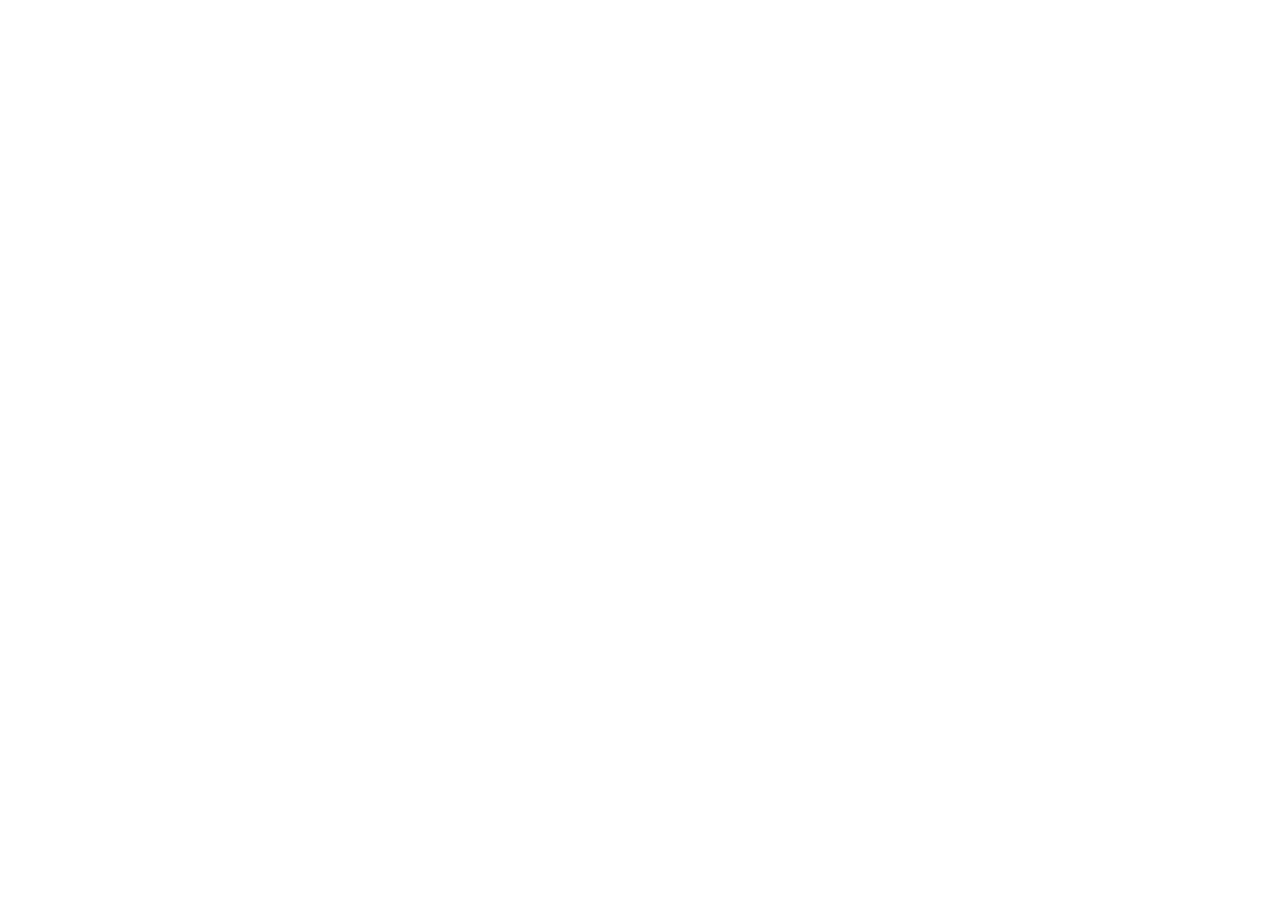
==== index.html @ eda62b05 "set up html templates and assets" ====
<!doctype html>
<html lang="en">
  <head>
    <meta charset="UTF-8" />
    <meta name="viewport" content="width=device-width, initial-scale=1.0" />
    <title>North Star Bakery | Home</title>
    <link rel="stylesheet" href="styles/index.css" />
  </head>
  <body></body>
</html>
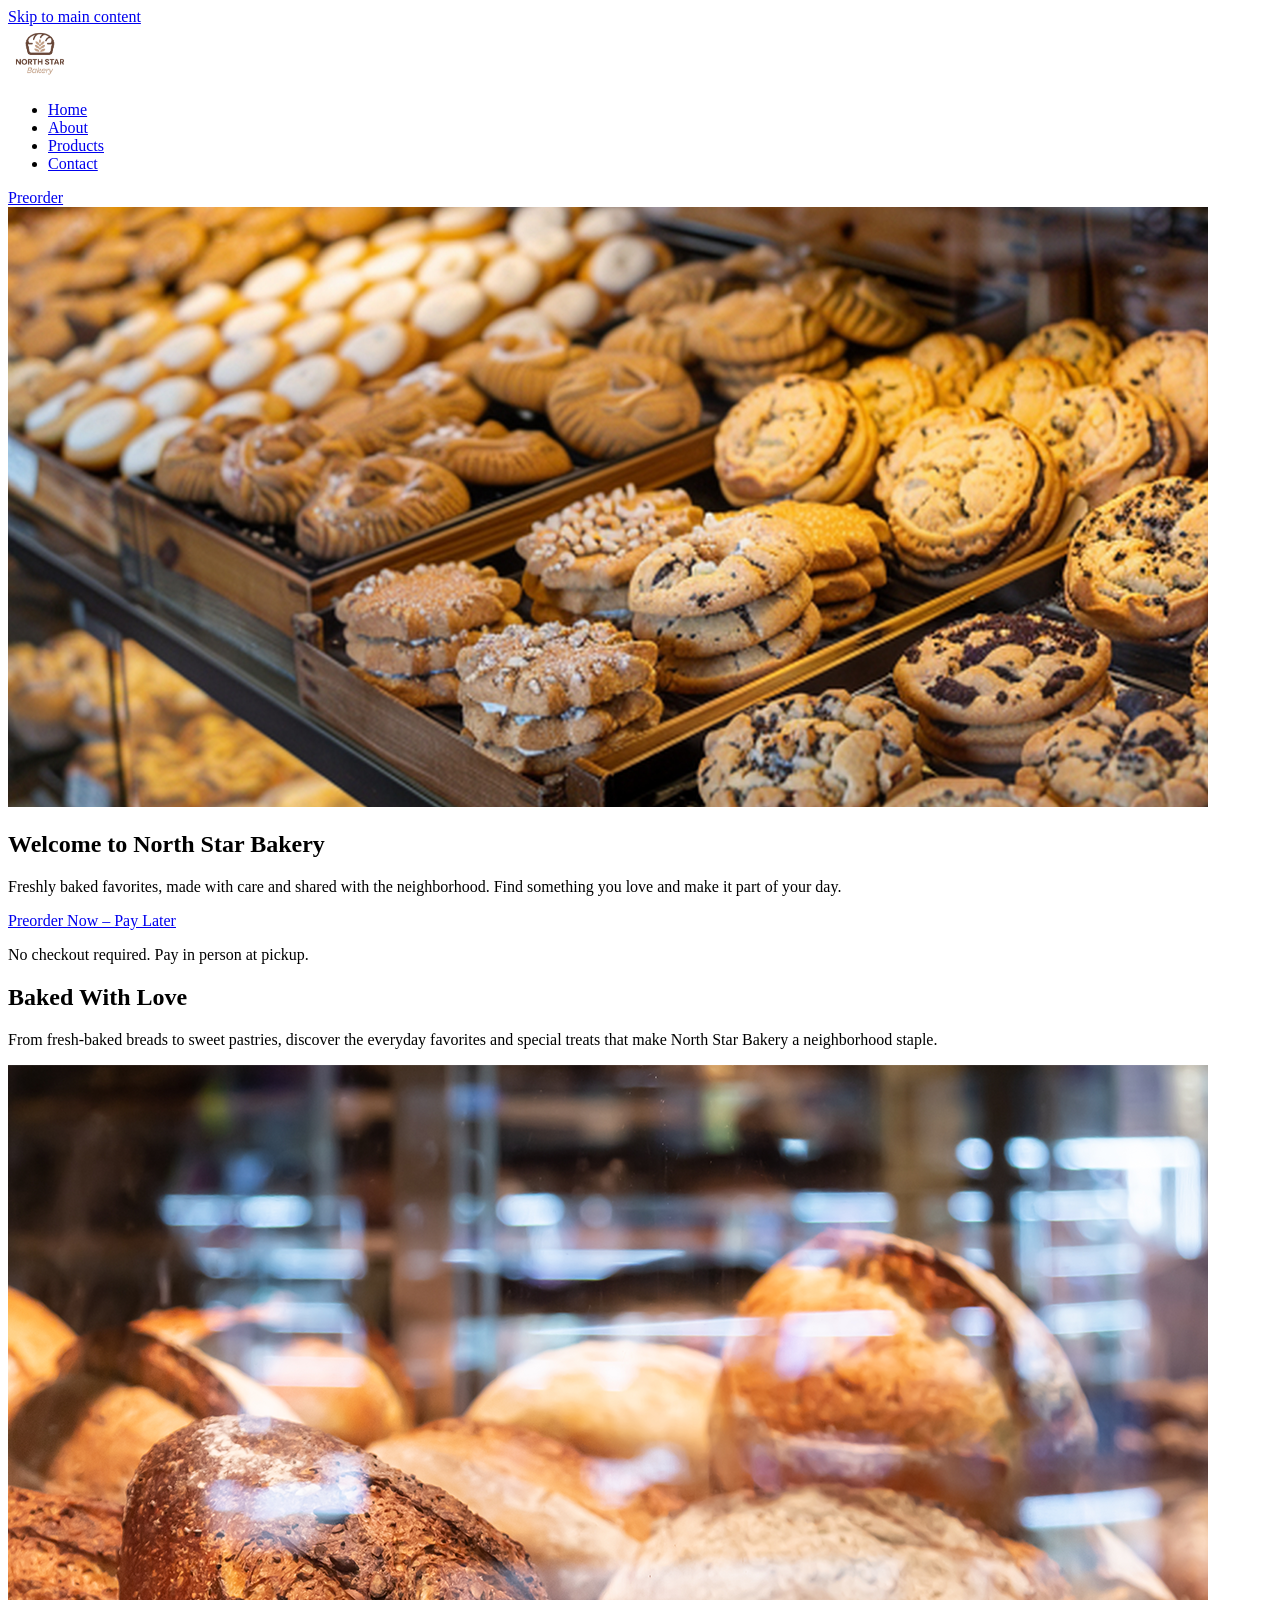
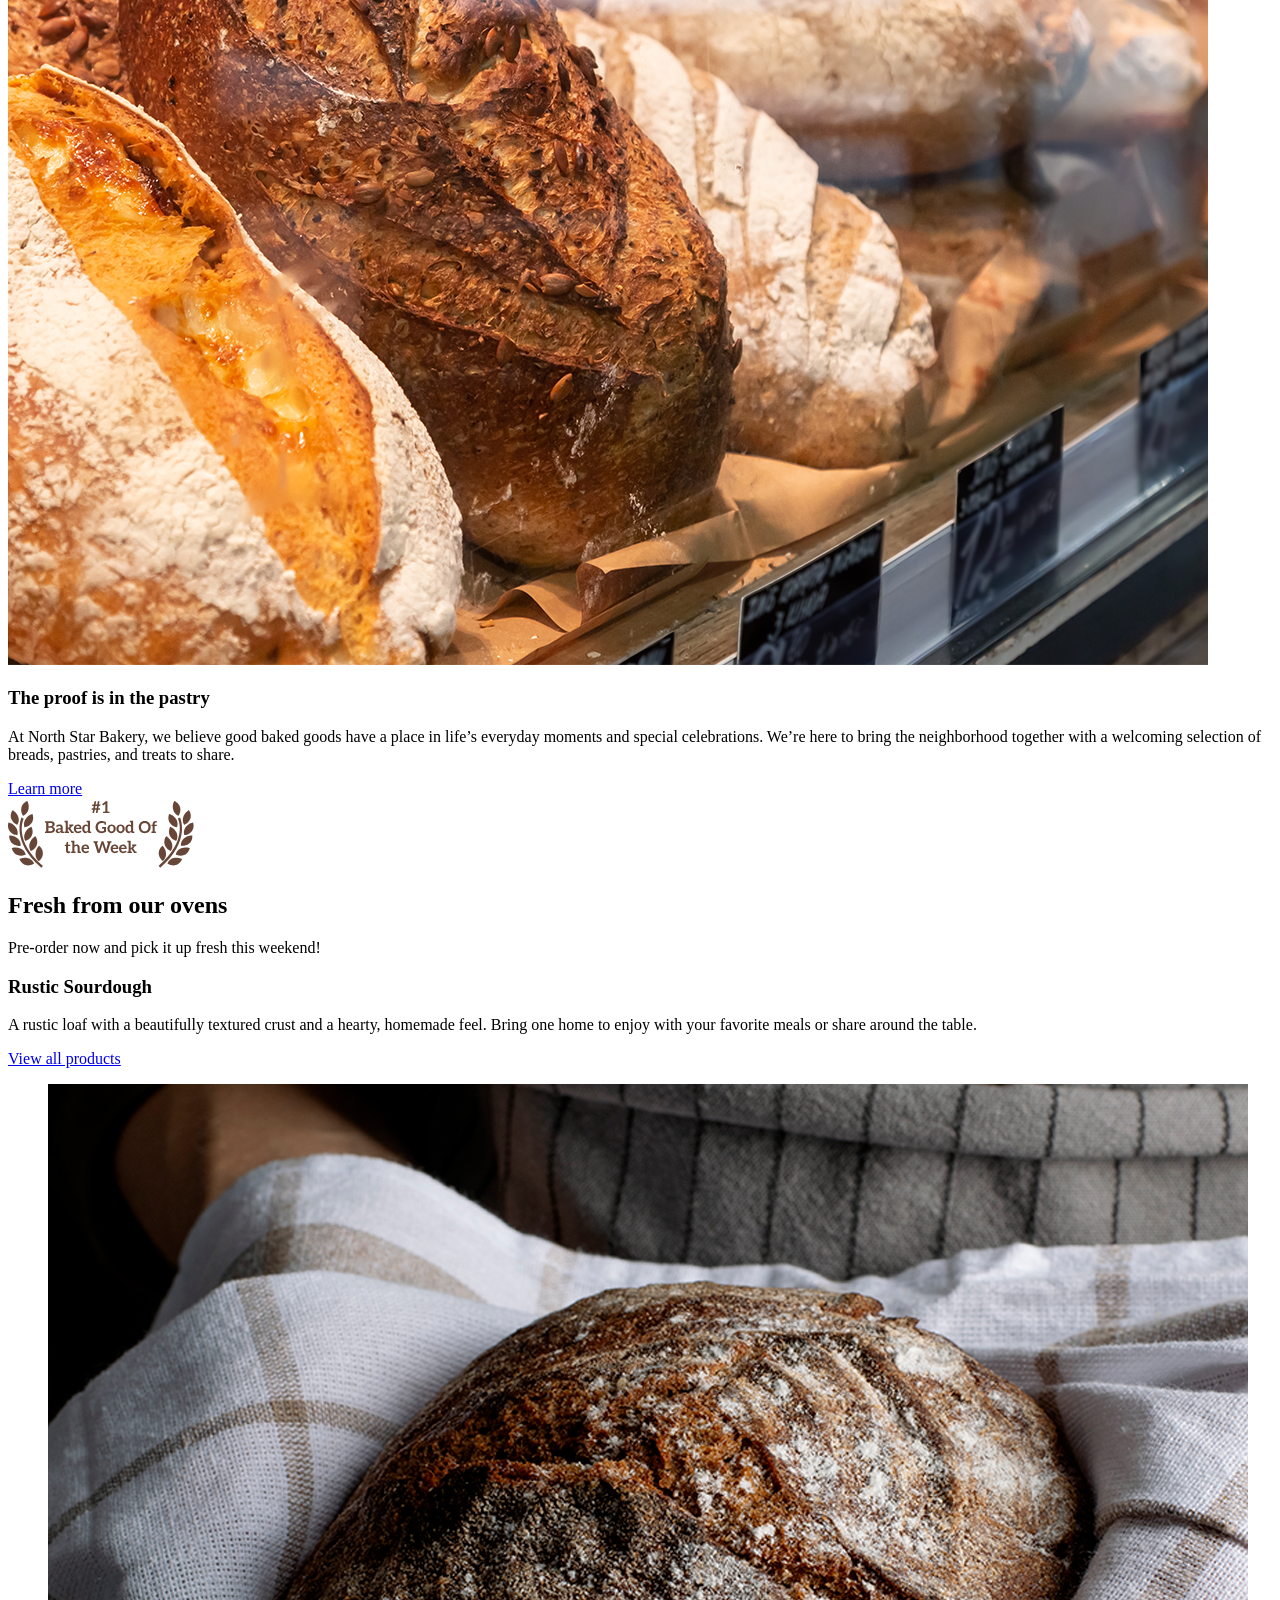
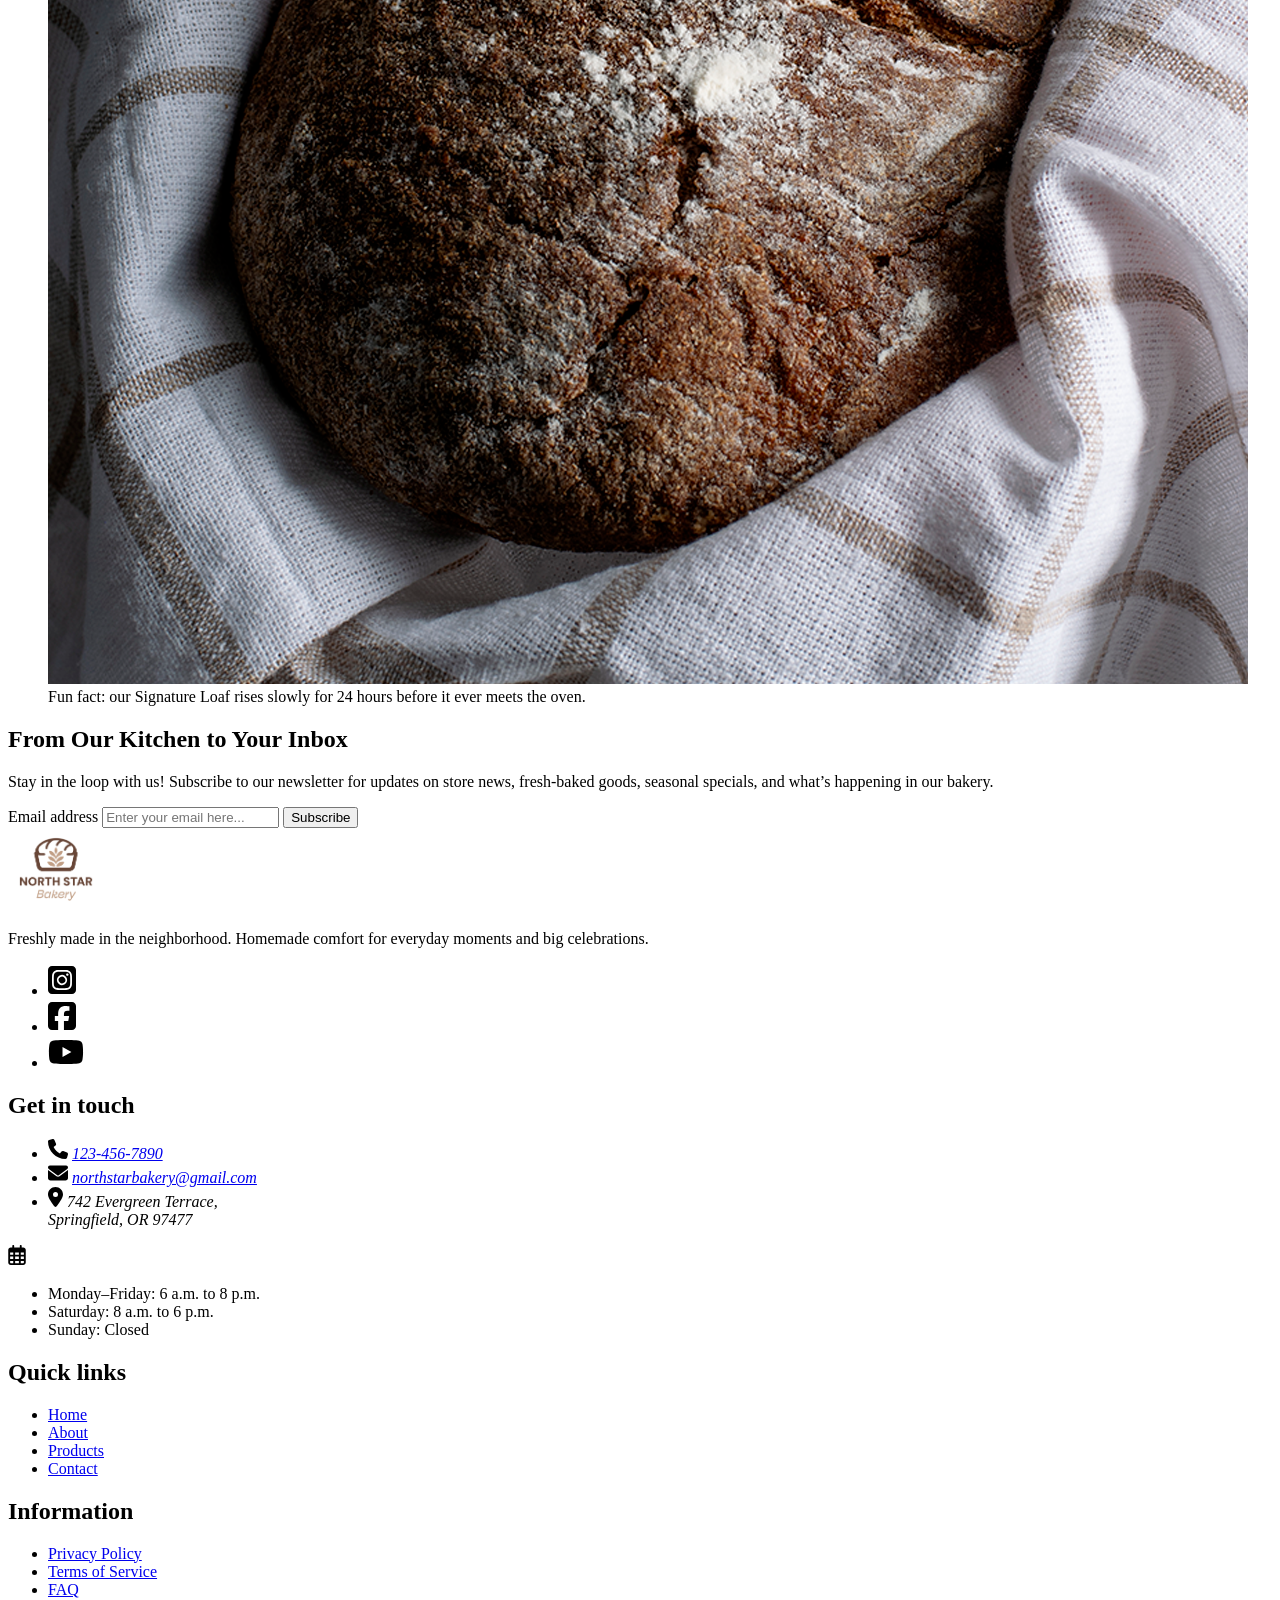
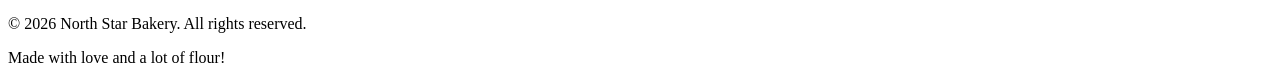
==== commit c48e3fe8: "add html structure for all 4 routes" ====
--- a/index.html
+++ b/index.html
@@ -3,8 +3,271 @@
   <head>
     <meta charset="UTF-8" />
     <meta name="viewport" content="width=device-width, initial-scale=1.0" />
+    <meta
+      name="description"
+      content="North Star Bakery is a neighborhood bakery in Springfield, OR serving fresh breads, pastries, and cakes. Pre-order online and pay at pickup."
+    />
     <title>North Star Bakery | Home</title>
     <link rel="stylesheet" href="styles/index.css" />
   </head>
-  <body></body>
+  <body>
+    <a class="skip-link" href="#main">Skip to main content</a>
+
+    <header class="site-header">
+      <a class="site-logo" href="index.html">
+        <img
+          src="assets/images/bakery-logo_c.png"
+          alt="North Star Bakery home"
+          width="64"
+          height="55"
+        />
+      </a>
+      <nav class="site-nav" aria-label="Main">
+        <ul>
+          <li><a href="index.html" aria-current="page">Home</a></li>
+          <li><a href="about.html">About</a></li>
+          <li><a href="products.html">Products</a></li>
+          <li><a href="contact.html">Contact</a></li>
+        </ul>
+      </nav>
+      <a class="button" href="contact.html">Preorder</a>
+    </header>
+
+    <main id="main">
+      <section class="hero">
+        <picture>
+          <source
+            media="(min-width: 768px)"
+            srcset="assets/images/bakery-feature-large_c.png"
+            width="1200"
+            height="600"
+          />
+          <img
+            src="assets/images/bakery-feature-small_c.png"
+            alt="Trays of freshly baked cookies and pastries in the North Star Bakery display case"
+            width="1200"
+            height="1200"
+          />
+        </picture>
+        <div class="hero-content">
+          <h1>Welcome to North Star Bakery</h1>
+          <p>
+            Freshly baked favorites, made with care and shared with the
+            neighborhood. Find something you love and make it part of your day.
+          </p>
+          <a class="button" href="contact.html">Preorder Now – Pay Later</a>
+          <p class="hero-note">
+            No checkout required. Pay in person at pickup.
+          </p>
+        </div>
+      </section>
+
+      <section class="known-for" aria-labelledby="known-for-heading">
+        <header class="section-header">
+          <h2 id="known-for-heading">Baked With Love</h2>
+          <p>
+            From fresh-baked breads to sweet pastries, discover the everyday
+            favorites and special treats that make North Star Bakery a
+            neighborhood staple.
+          </p>
+        </header>
+        <div class="split">
+          <img
+            src="assets/images/bakery-bread_c.png"
+            alt="Crusty sourdough and country loaves stacked in a glass bakery case"
+            width="1200"
+            height="1200"
+          />
+          <div class="split-content">
+            <h3>The proof is in the pastry</h3>
+            <p>
+              At North Star Bakery, we believe good baked goods have a place in
+              life’s everyday moments and special celebrations. We’re here to
+              bring the neighborhood together with a welcoming selection of
+              breads, pastries, and treats to share.
+            </p>
+            <a class="button" href="about.html">Learn more</a>
+          </div>
+        </div>
+      </section>
+
+      <section class="featured" aria-labelledby="featured-heading">
+        <header class="section-header">
+          <img
+            class="badge"
+            src="assets/svgs/badge.svg"
+            alt="#1 Baked Good of the Week"
+            width="186"
+            height="70"
+          />
+          <h2 id="featured-heading">Fresh from our ovens</h2>
+          <p>Pre-order now and pick it up fresh this weekend!</p>
+        </header>
+        <div class="split">
+          <div class="split-content">
+            <h3>Rustic Sourdough</h3>
+            <p>
+              A rustic loaf with a beautifully textured crust and a hearty,
+              homemade feel. Bring one home to enjoy with your favorite meals or
+              share around the table.
+            </p>
+            <a class="button" href="products.html">View all products</a>
+          </div>
+          <figure>
+            <img
+              src="assets/images/bakery-signature-loaf_c.png"
+              alt="A round, flour-dusted Rustic Sourdough loaf resting on a checkered linen towel"
+              width="1200"
+              height="1200"
+            />
+            <figcaption>
+              Fun fact: our Signature Loaf rises slowly for 24 hours before it
+              ever meets the oven.
+            </figcaption>
+          </figure>
+        </div>
+      </section>
+
+      <section class="newsletter" aria-labelledby="newsletter-heading">
+        <header class="section-header">
+          <h2 id="newsletter-heading">From Our Kitchen to Your Inbox</h2>
+          <p>
+            Stay in the loop with us! Subscribe to our newsletter for updates on
+            store news, fresh-baked goods, seasonal specials, and what’s happening
+            in our bakery.
+          </p>
+        </header>
+        <form class="newsletter-form" action="#" method="get">
+          <label for="newsletter-email">Email address</label>
+          <input
+            type="email"
+            id="newsletter-email"
+            name="email"
+            placeholder="Enter your email here..."
+            autocomplete="email"
+            required
+          />
+          <button type="submit">Subscribe</button>
+        </form>
+      </section>
+    </main>
+
+    <footer class="site-footer">
+      <div class="footer-brand">
+        <img
+          src="assets/images/bakery-logo_c.png"
+          alt="North Star Bakery logo"
+          width="96"
+          height="82"
+        />
+        <p>
+          Freshly made in the neighborhood. Homemade comfort for everyday
+          moments and big celebrations.
+        </p>
+        <ul class="social-links">
+          <li>
+            <a href="#"
+              ><img
+                src="assets/svgs/icons/square-instagram.svg"
+                alt="Instagram"
+                width="28"
+                height="32"
+            /></a>
+          </li>
+          <li>
+            <a href="#"
+              ><img
+                src="assets/svgs/icons/square-facebook.svg"
+                alt="Facebook"
+                width="28"
+                height="32"
+            /></a>
+          </li>
+          <li>
+            <a href="#"
+              ><img
+                src="assets/svgs/icons/youtube.svg"
+                alt="YouTube"
+                width="36"
+                height="32"
+            /></a>
+          </li>
+        </ul>
+      </div>
+
+      <section class="footer-contact" aria-labelledby="footer-contact-heading">
+        <h2 id="footer-contact-heading">Get in touch</h2>
+        <address>
+          <ul class="contact-list">
+            <li>
+              <img
+                src="assets/svgs/icons/phone.svg"
+                alt=""
+                width="20"
+                height="20"
+              />
+              <a href="tel:+11234567890">123-456-7890</a>
+            </li>
+            <li>
+              <img
+                src="assets/svgs/icons/envelope.svg"
+                alt=""
+                width="20"
+                height="20"
+              />
+              <a href="mailto:northstarbakery@gmail.com"
+                >northstarbakery@gmail.com</a
+              >
+            </li>
+            <li>
+              <img
+                src="assets/svgs/icons/location-dot.svg"
+                alt=""
+                width="15"
+                height="20"
+              />
+              <span>742 Evergreen Terrace,<br />Springfield, OR 97477</span>
+            </li>
+          </ul>
+        </address>
+        <div class="hours">
+          <img
+            src="assets/svgs/icons/calendar-days.svg"
+            alt=""
+            width="18"
+            height="20"
+          />
+          <ul>
+            <li>Monday–Friday: 6 a.m. to 8 p.m.</li>
+            <li>Saturday: 8 a.m. to 6 p.m.</li>
+            <li>Sunday: Closed</li>
+          </ul>
+        </div>
+      </section>
+
+      <nav class="footer-nav" aria-labelledby="footer-links-heading">
+        <h2 id="footer-links-heading">Quick links</h2>
+        <ul>
+          <li><a href="index.html">Home</a></li>
+          <li><a href="about.html">About</a></li>
+          <li><a href="products.html">Products</a></li>
+          <li><a href="contact.html">Contact</a></li>
+        </ul>
+      </nav>
+
+      <nav class="footer-nav" aria-labelledby="footer-info-heading">
+        <h2 id="footer-info-heading">Information</h2>
+        <ul>
+          <li><a href="#">Privacy Policy</a></li>
+          <li><a href="#">Terms of Service</a></li>
+          <li><a href="#">FAQ</a></li>
+        </ul>
+      </nav>
+
+      <div class="footer-bottom">
+        <p>&copy; 2026 North Star Bakery. All rights reserved.</p>
+        <p>Made with love and a lot of flour!</p>
+      </div>
+    </footer>
+  </body>
 </html>
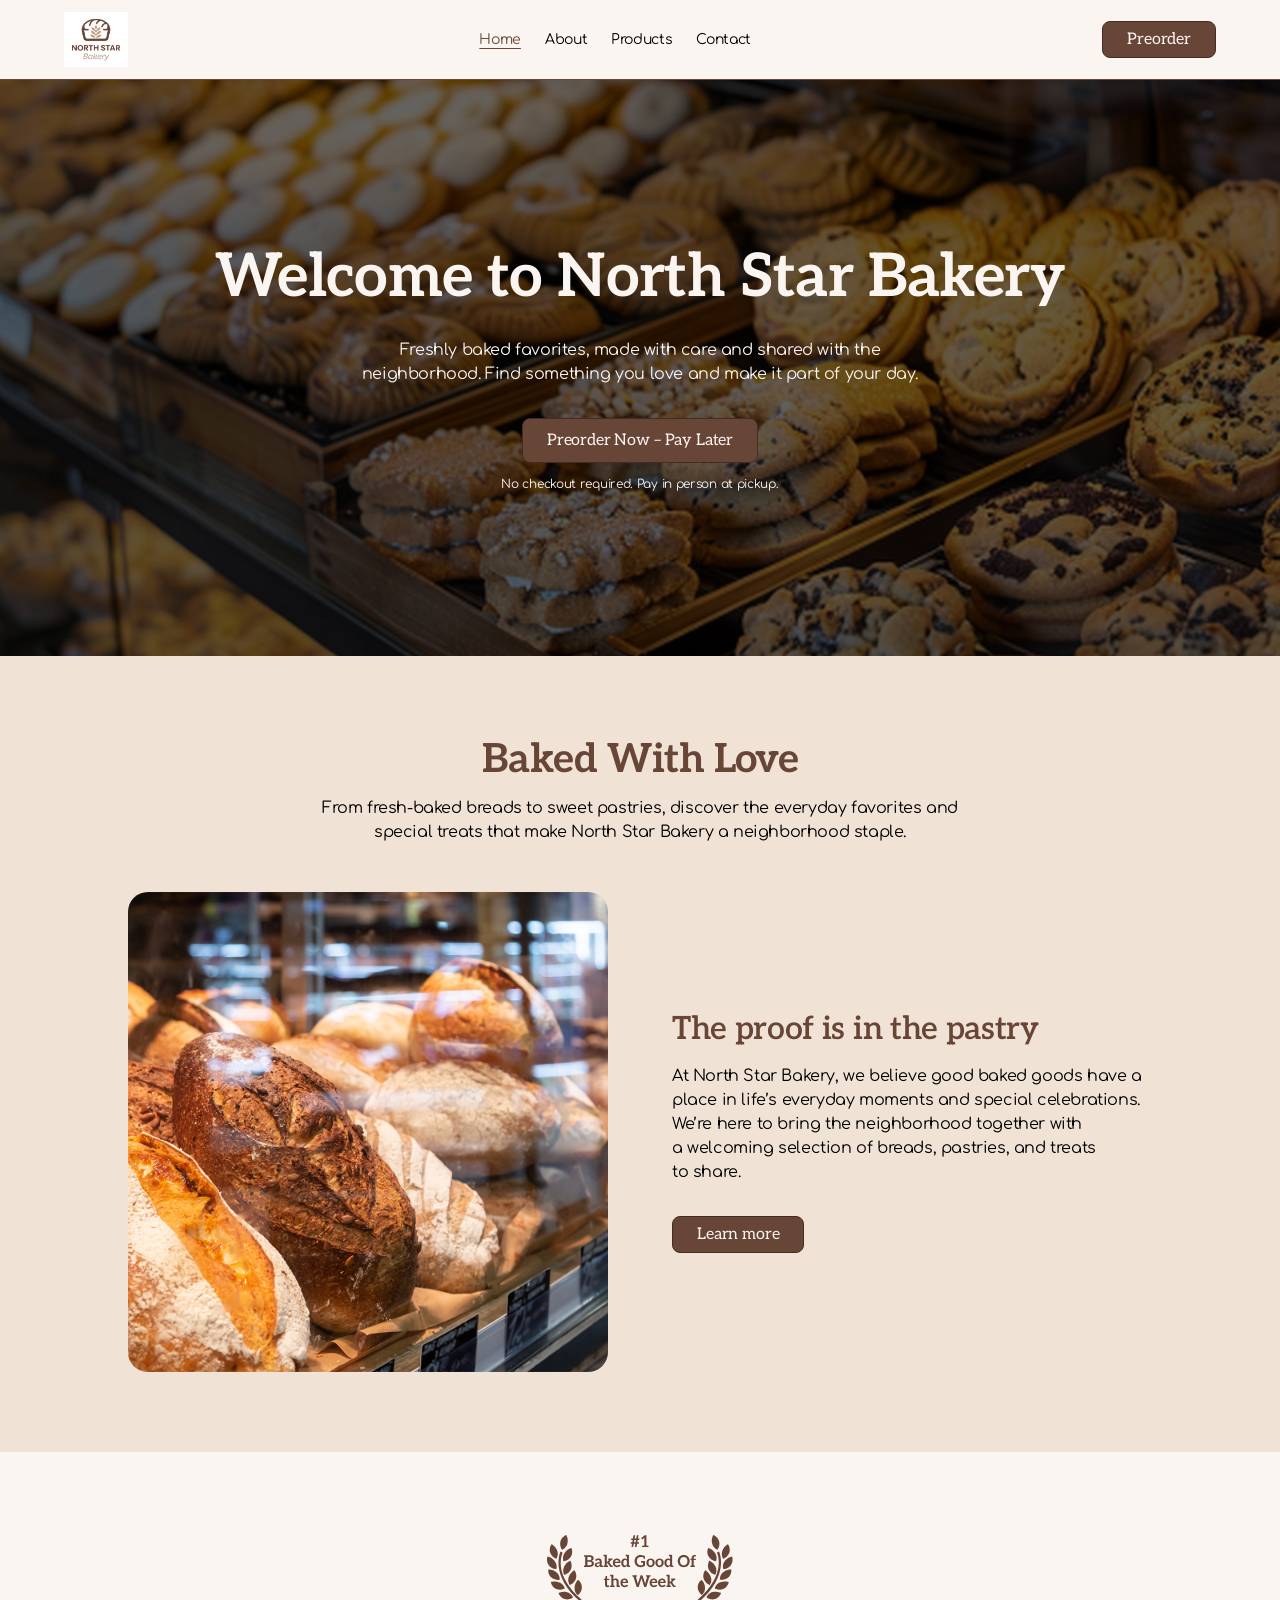
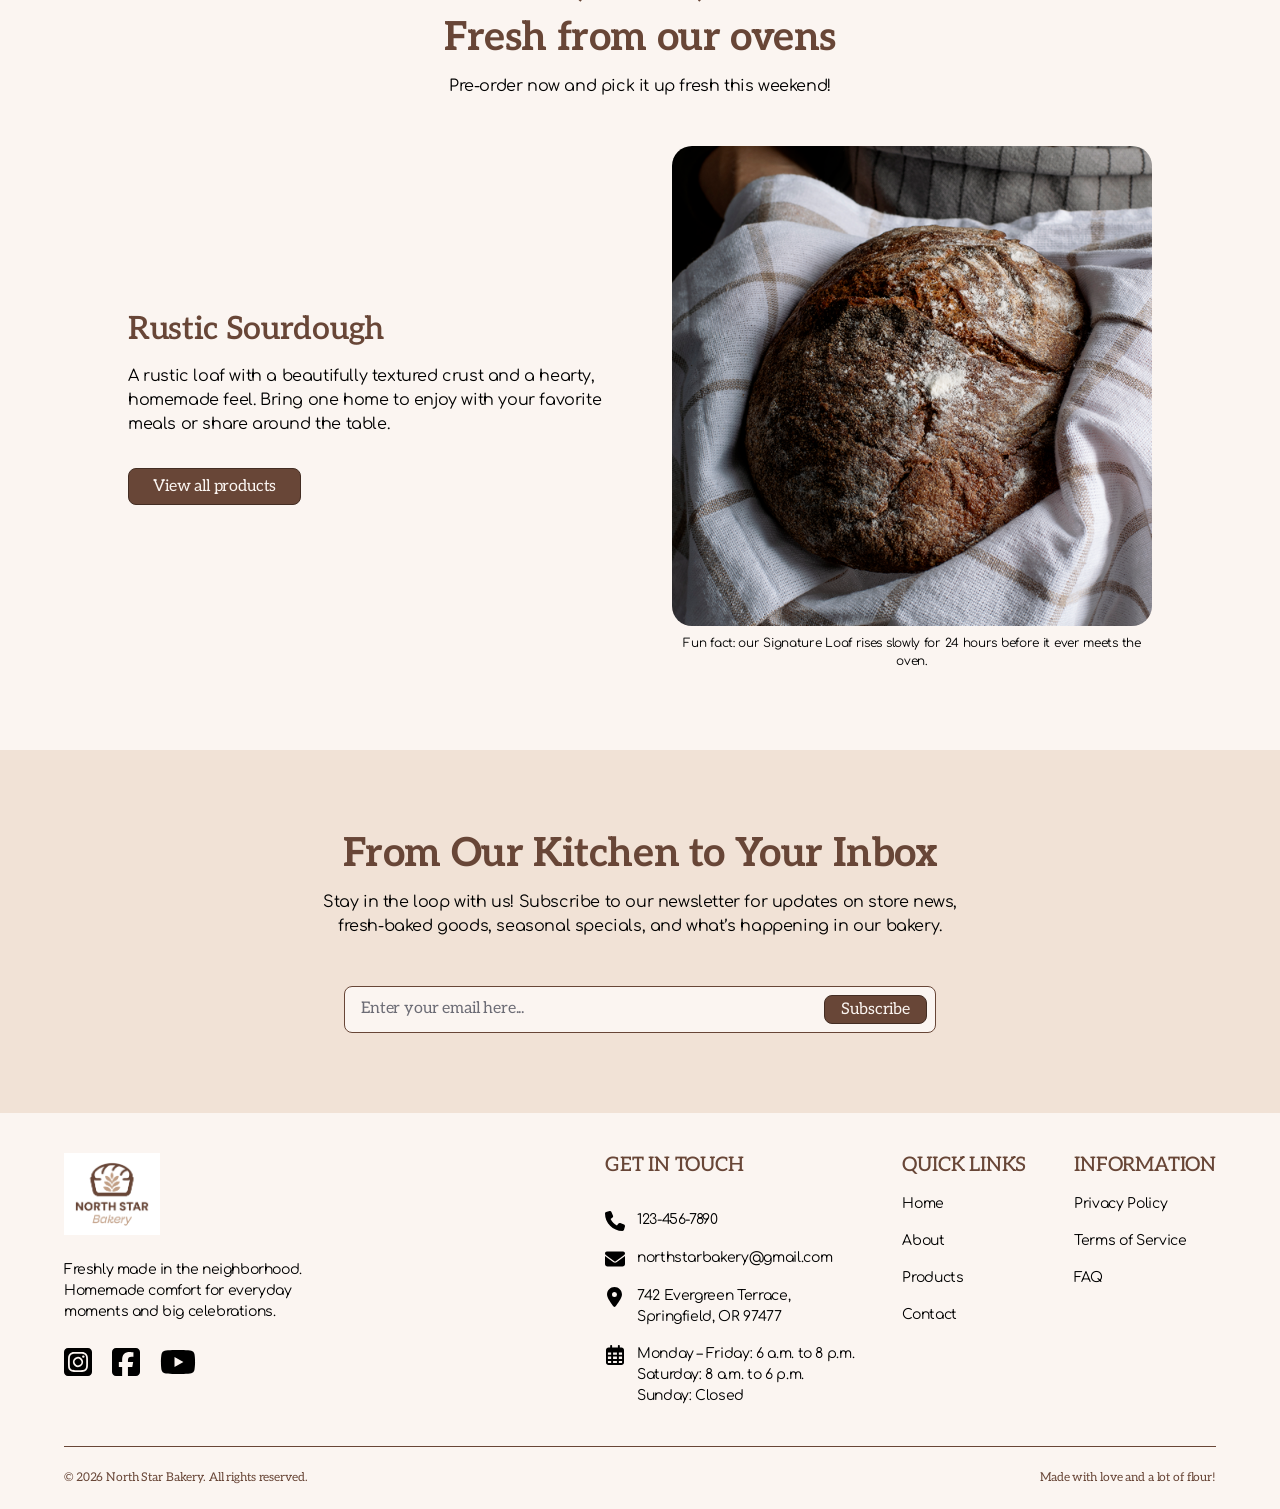
==== commit 54bad1dd: "add styles for all pages" ====
--- a/index.html
+++ b/index.html
@@ -23,14 +23,14 @@
         />
       </a>
       <nav class="site-nav" aria-label="Main">
-        <ul>
+        <ul class="typography-link">
           <li><a href="index.html" aria-current="page">Home</a></li>
           <li><a href="about.html">About</a></li>
           <li><a href="products.html">Products</a></li>
           <li><a href="contact.html">Contact</a></li>
         </ul>
       </nav>
-      <a class="button" href="contact.html">Preorder</a>
+      <a class="button typography-button" href="contact.html">Preorder</a>
     </header>
 
     <main id="main">
@@ -50,13 +50,13 @@
           />
         </picture>
         <div class="hero-content">
-          <h1>Welcome to North Star Bakery</h1>
+          <h1 class="typography-h1">Welcome to North Star Bakery</h1>
           <p>
             Freshly baked favorites, made with care and shared with the
             neighborhood. Find something you love and make it part of your day.
           </p>
-          <a class="button" href="contact.html">Preorder Now – Pay Later</a>
-          <p class="hero-note">
+          <a class="button typography-button" href="contact.html">Preorder Now – Pay Later</a>
+          <p class="hero-note typography-cta-note">
             No checkout required. Pay in person at pickup.
           </p>
         </div>
@@ -64,7 +64,7 @@
 
       <section class="known-for" aria-labelledby="known-for-heading">
         <header class="section-header">
-          <h2 id="known-for-heading">Baked With Love</h2>
+          <h2 id="known-for-heading" class="typography-h2">Baked With Love</h2>
           <p>
             From fresh-baked breads to sweet pastries, discover the everyday
             favorites and special treats that make North Star Bakery a
@@ -79,14 +79,14 @@
             height="1200"
           />
           <div class="split-content">
-            <h3>The proof is in the pastry</h3>
+            <h3 class="typography-h3">The proof is in the pastry</h3>
             <p>
               At North Star Bakery, we believe good baked goods have a place in
               life’s everyday moments and special celebrations. We’re here to
               bring the neighborhood together with a welcoming selection of
               breads, pastries, and treats to share.
             </p>
-            <a class="button" href="about.html">Learn more</a>
+            <a class="button typography-button" href="about.html">Learn more</a>
           </div>
         </div>
       </section>
@@ -100,18 +100,18 @@
             width="186"
             height="70"
           />
-          <h2 id="featured-heading">Fresh from our ovens</h2>
+          <h2 id="featured-heading" class="typography-h2">Fresh from our ovens</h2>
           <p>Pre-order now and pick it up fresh this weekend!</p>
         </header>
         <div class="split">
           <div class="split-content">
-            <h3>Rustic Sourdough</h3>
+            <h3 class="typography-h3">Rustic Sourdough</h3>
             <p>
               A rustic loaf with a beautifully textured crust and a hearty,
               homemade feel. Bring one home to enjoy with your favorite meals or
               share around the table.
             </p>
-            <a class="button" href="products.html">View all products</a>
+            <a class="button typography-button" href="products.html">View all products</a>
           </div>
           <figure>
             <img
@@ -120,7 +120,7 @@
               width="1200"
               height="1200"
             />
-            <figcaption>
+            <figcaption class="typography-cta-note">
               Fun fact: our Signature Loaf rises slowly for 24 hours before it
               ever meets the oven.
             </figcaption>
@@ -130,7 +130,7 @@
 
       <section class="newsletter" aria-labelledby="newsletter-heading">
         <header class="section-header">
-          <h2 id="newsletter-heading">From Our Kitchen to Your Inbox</h2>
+          <h2 id="newsletter-heading" class="typography-h2">From Our Kitchen to Your Inbox</h2>
           <p>
             Stay in the loop with us! Subscribe to our newsletter for updates on
             store news, fresh-baked goods, seasonal specials, and what’s happening
@@ -138,7 +138,7 @@
           </p>
         </header>
         <form class="newsletter-form" action="#" method="get">
-          <label for="newsletter-email">Email address</label>
+          <label for="newsletter-email" class="sr-only">Email address</label>
           <input
             type="email"
             id="newsletter-email"
@@ -147,7 +147,7 @@
             autocomplete="email"
             required
           />
-          <button type="submit">Subscribe</button>
+          <button type="submit" class="button typography-button">Subscribe</button>
         </form>
       </section>
     </main>
@@ -198,7 +198,7 @@
       <section class="footer-contact" aria-labelledby="footer-contact-heading">
         <h2 id="footer-contact-heading">Get in touch</h2>
         <address>
-          <ul class="contact-list">
+          <ul class="contact-list typography-link">
             <li>
               <img
                 src="assets/svgs/icons/phone.svg"
@@ -237,8 +237,8 @@
             width="18"
             height="20"
           />
-          <ul>
-            <li>Monday–Friday: 6 a.m. to 8 p.m.</li>
+          <ul class="typography-link">
+            <li>Monday – Friday: 6 a.m. to 8 p.m.</li>
             <li>Saturday: 8 a.m. to 6 p.m.</li>
             <li>Sunday: Closed</li>
           </ul>
@@ -247,7 +247,7 @@
 
       <nav class="footer-nav" aria-labelledby="footer-links-heading">
         <h2 id="footer-links-heading">Quick links</h2>
-        <ul>
+        <ul class="typography-link">
           <li><a href="index.html">Home</a></li>
           <li><a href="about.html">About</a></li>
           <li><a href="products.html">Products</a></li>
@@ -257,7 +257,7 @@
 
       <nav class="footer-nav" aria-labelledby="footer-info-heading">
         <h2 id="footer-info-heading">Information</h2>
-        <ul>
+        <ul class="typography-link">
           <li><a href="#">Privacy Policy</a></li>
           <li><a href="#">Terms of Service</a></li>
           <li><a href="#">FAQ</a></li>
@@ -265,8 +265,8 @@
       </nav>
 
       <div class="footer-bottom">
-        <p>&copy; 2026 North Star Bakery. All rights reserved.</p>
-        <p>Made with love and a lot of flour!</p>
+        <p class="typography-legal">&copy; 2026 North Star Bakery. All rights reserved.</p>
+        <p class="typography-legal">Made with love and a lot of flour!</p>
       </div>
     </footer>
   </body>
--- a/styles/index.css
+++ b/styles/index.css
@@ -0,0 +1,1178 @@
+@import url("https://fonts.googleapis.com/css2?family=Aleo:wght@400;500;600;700&family=Comfortaa:wght@400;700&display=swap");
+
+/* Design tokens */
+:root {
+  /* Primary */
+  --primary-50: oklch(97% 0.019 44.7);
+  --primary-100: oklch(94% 0.029 44.7);
+  --primary-200: oklch(87% 0.042 44.7);
+  --primary-300: oklch(78% 0.05 44.7);
+  --primary-400: oklch(68% 0.053 44.7);
+  --primary-500: oklch(58% 0.053 44.7);
+  --primary-600: oklch(48% 0.05 44.7);
+  --primary-700: oklch(42.8% 0.053 44.7);
+  --primary-800: oklch(32% 0.037 44.7);
+  --primary-900: oklch(27% 0.026 44.7);
+  --primary-950: oklch(25% 0.019 44.7);
+  --primary-foreground: oklch(97.4% 0.008 56.3);
+
+  /* Secondary */
+  --secondary-50: oklch(97% 0.019 58.3);
+  --secondary-100: oklch(94% 0.03 58.3);
+  --secondary-200: oklch(87% 0.044 58.3);
+  --secondary-300: oklch(78% 0.052 58.3);
+  --secondary-400: oklch(72.4% 0.055 58.3);
+  --secondary-500: oklch(58% 0.055 58.3);
+  --secondary-600: oklch(48% 0.052 58.3);
+  --secondary-700: oklch(40% 0.047 58.3);
+  --secondary-800: oklch(32% 0.039 58.3);
+  --secondary-900: oklch(27% 0.028 58.3);
+  --secondary-950: oklch(25% 0.019 58.3);
+
+  /* Neutral */
+  --foreground: oklch(0% 0 0);
+  --background: oklch(97.4% 0.008 56.3);
+  --secondary-background: oklch(92.2% 0.023 61.2);
+  --muted: oklch(96.7% 0.001 286.4);
+  --muted-foreground: oklch(53.4% 0.014 285.9);
+
+  /* Fonts */
+  --font-primary: "Aleo", Georgia, serif;
+  --font-secondary: "Comfortaa", system-ui, sans-serif;
+
+  /* Font size scale */
+  --text-xs: 0.75rem; /* 12px */
+  --text-sm: 0.875rem; /* 14px */
+  --text-base: 1rem; /* 16px */
+  --text-lg: 1.125rem; /* 18px */
+  --text-xl: 1.25rem; /* 20px */
+  --text-2xl: 1.5rem; /* 24px */
+  --text-2xl-plus: 1.75rem; /* 28px */
+  --text-3xl: 1.875rem; /* 30px */
+  --text-3xl-plus: 2rem; /* 32px */
+  --text-4xl: 2.25rem; /* 36px */
+  --text-4xl-plus: 2.5rem; /* 40px */
+  --text-5xl: 3rem; /* 48px */
+  --text-6xl: 3.75rem; /* 60px */
+
+  /* Spacing scale */
+  --spacing-0: 0;
+  --spacing-px: 1px;
+  --spacing-1: 0.25rem; /* 4px */
+  --spacing-2: 0.5rem; /* 8px */
+  --spacing-3: 0.75rem; /* 12px */
+  --spacing-4: 1rem; /* 16px */
+  --spacing-5: 1.25rem; /* 20px */
+  --spacing-6: 1.5rem; /* 24px */
+  --spacing-7: 1.75rem; /* 28px */
+  --spacing-8: 2rem; /* 32px */
+  --spacing-9: 2.25rem; /* 36px */
+  --spacing-10: 2.5rem; /* 40px */
+  --spacing-11: 2.75rem; /* 44px */
+  --spacing-12: 3rem; /* 48px */
+  --spacing-13: 3.25rem; /* 52px */
+  --spacing-14: 3.5rem; /* 56px */
+  --spacing-15: 3.75rem; /* 60px */
+  --spacing-16: 4rem; /* 64px */
+  --spacing-17: 4.25rem; /* 68px */
+  --spacing-18: 4.5rem; /* 72px */
+  --spacing-19: 4.75rem; /* 76px */
+  --spacing-20: 5rem; /* 80px */
+  --spacing-21: 5.25rem; /* 84px */
+  --spacing-22: 5.5rem; /* 88px */
+  --spacing-23: 5.75rem; /* 92px */
+  --spacing-24: 6rem; /* 96px */
+
+  /* Layout */
+  --container-width: 72rem; /* 1152px */
+  --section-padding-block: var(--spacing-20);
+  /* 16px on small screens; grows so content never exceeds the container */
+  --section-padding-inline: max(
+    var(--spacing-4),
+    (100% - var(--container-width)) / 2
+  );
+
+  /* Radii */
+  --radius-sm: 0.25rem;
+  --radius-md: 0.5rem;
+  --radius-lg: 1.25rem;
+}
+
+/* Base Styles */
+*,
+*::before,
+*::after {
+  box-sizing: border-box;
+}
+
+* {
+  margin: 0;
+}
+
+body {
+  background-color: var(--background);
+  color: var(--foreground);
+  font-family: var(--font-secondary);
+  font-size: var(--text-base);
+  line-height: 1.5;
+  letter-spacing: -0.025em;
+  -webkit-font-smoothing: antialiased;
+}
+
+img,
+picture,
+video {
+  display: block;
+  max-width: 100%;
+  height: auto;
+}
+
+input,
+button,
+textarea,
+select {
+  font: inherit;
+  letter-spacing: inherit;
+  color: inherit;
+}
+
+ul,
+ol {
+  list-style: none;
+  padding: 0;
+}
+
+h1,
+h2,
+h3,
+h4 {
+  font-family: var(--font-primary);
+  color: var(--primary-700);
+  line-height: 1.2;
+  letter-spacing: -0.01em;
+  text-wrap: balance;
+}
+
+p {
+  text-wrap: pretty;
+}
+
+a {
+  color: inherit;
+}
+
+p a {
+  color: var(--primary-700);
+  text-underline-offset: 3px;
+}
+
+address {
+  font-style: normal;
+}
+
+abbr[title] {
+  text-decoration: none;
+}
+
+:focus-visible {
+  outline: 2px solid var(--primary-700);
+  outline-offset: 2px;
+}
+
+/* Typography utilities */
+
+/* Primary: Aleo (120% / -1%) */
+.typography-h1,
+.typography-h2,
+.typography-h3,
+.typography-button,
+.typography-person-name,
+.typography-tag,
+.typography-legal {
+  font-family: var(--font-primary);
+  line-height: 1.2;
+  letter-spacing: -0.01em;
+}
+
+.typography-h1 {
+  font-size: var(--text-4xl-plus);
+  font-weight: 700;
+}
+
+.typography-h2 {
+  font-size: var(--text-3xl-plus);
+  font-weight: 700;
+}
+
+.typography-h3 {
+  font-size: var(--text-2xl-plus);
+  font-weight: 600;
+}
+
+.typography-button {
+  font-size: var(--text-base);
+  font-weight: 400;
+}
+
+.typography-person-name {
+  font-size: var(--text-sm);
+  font-weight: 600;
+}
+
+.typography-tag {
+  font-size: var(--text-xs);
+}
+
+.typography-legal {
+  font-size: var(--text-xs);
+}
+
+/* Secondary: Comfortaa (150% / -2.5%) */
+.typography-body,
+.typography-link,
+.typography-person-role,
+.typography-cta-note {
+  font-family: var(--font-secondary);
+  line-height: 1.5;
+  letter-spacing: -0.025em;
+}
+
+.typography-body {
+  font-size: var(--text-base);
+}
+
+.typography-link {
+  font-size: var(--text-sm);
+}
+
+.typography-person-role {
+  font-size: var(--text-xs);
+}
+
+.typography-cta-note {
+  font-size: var(--text-xs);
+}
+
+@media (min-width: 48rem) {
+  .typography-h1 {
+    font-size: var(--text-6xl);
+  }
+
+  .typography-h2 {
+    font-size: var(--text-4xl-plus);
+  }
+
+  .typography-h3 {
+    font-size: var(--text-3xl-plus);
+  }
+
+  .typography-person-name {
+    font-size: var(--text-base);
+  }
+
+  .typography-person-role {
+    font-size: var(--text-sm);
+  }
+}
+
+/* Helper utilities */
+
+/* Hidden visually, still read by screen readers */
+.sr-only {
+  position: absolute;
+  width: 1px;
+  height: 1px;
+  padding: 0;
+  margin: -1px;
+  overflow: hidden;
+  clip-path: inset(50%);
+  white-space: nowrap;
+  border: 0;
+}
+
+/* Components */
+
+/* Skip link */
+.skip-link {
+  position: absolute;
+  top: var(--spacing-2);
+  left: var(--spacing-4);
+  z-index: 10;
+  padding: var(--spacing-2) var(--spacing-4);
+  background-color: var(--primary-700);
+  color: var(--primary-foreground);
+  border-radius: var(--radius-md);
+  transform: translateY(-200%);
+}
+
+.skip-link:focus {
+  transform: none;
+}
+
+/* Button */
+.button {
+  display: inline-flex;
+  align-items: center;
+  justify-content: center;
+  padding: var(--spacing-2) var(--spacing-6);
+  background-color: var(--primary-700);
+  color: var(--primary-foreground);
+  border: 1px solid var(--primary-800);
+  border-radius: var(--radius-md);
+  text-decoration: none;
+  cursor: pointer;
+  transition:
+    background-color 100ms ease,
+    transform 80ms ease;
+}
+
+.button:hover {
+  background-color: var(--primary-800);
+}
+
+.button:active {
+  transform: scale(0.97);
+}
+
+/* Site header */
+.site-header {
+  display: flex;
+  flex-wrap: wrap;
+  align-items: center;
+  justify-content: space-between;
+  gap: var(--spacing-3) var(--spacing-4);
+  padding: var(--spacing-3) var(--section-padding-inline);
+  border-bottom: 1px solid var(--primary-700);
+}
+
+.site-logo img {
+  width: 3.25rem;
+}
+
+.site-nav {
+  order: 1;
+  width: 100%;
+}
+
+.site-nav ul {
+  display: flex;
+  flex-wrap: wrap;
+  justify-content: center;
+  gap: var(--spacing-6);
+}
+
+.site-nav a {
+  text-decoration: none;
+  text-underline-offset: 4px;
+}
+
+.site-nav a:hover,
+.site-nav a[aria-current="page"] {
+  color: var(--primary-700);
+  text-decoration: underline;
+}
+
+/* Hero */
+.hero {
+  position: relative;
+  isolation: isolate;
+  display: flex;
+  align-items: center;
+  min-height: 29.5rem;
+  color: var(--primary-foreground);
+}
+
+.hero picture {
+  position: absolute;
+  inset: 0;
+  z-index: -2;
+}
+
+.hero picture img {
+  width: 100%;
+  height: 100%;
+  object-fit: cover;
+}
+
+/* Dark overlay for the photo so the text stays readable */
+.hero::after {
+  content: "";
+  position: absolute;
+  inset: 0;
+  z-index: -1;
+  background-color: oklch(0% 0 0 / 0.6);
+}
+
+.hero-content {
+  display: flex;
+  flex-direction: column;
+  align-items: flex-start;
+  gap: var(--spacing-6);
+  max-width: 60rem;
+}
+
+.hero h1 {
+  color: inherit;
+}
+
+.hero .button {
+  padding: var(--spacing-3) var(--spacing-6);
+  margin-top: var(--spacing-2);
+}
+
+.hero-note {
+  margin-top: calc(var(--spacing-3) * -1);
+}
+
+/* Sections */
+main > section,
+.contact-layout {
+  padding: var(--section-padding-block) var(--section-padding-inline);
+}
+
+.known-for,
+.craft,
+.newsletter,
+.page-banner {
+  background-color: var(--secondary-background);
+}
+
+.section-header {
+  display: flex;
+  flex-direction: column;
+  align-items: center;
+  gap: var(--spacing-3);
+  max-width: 40rem;
+  margin: 0 auto var(--spacing-12);
+  text-align: center;
+}
+
+/* Split (image + text side by side) */
+.split {
+  display: flex;
+  flex-direction: column;
+  gap: var(--spacing-10);
+  max-width: 64rem;
+  margin-inline: auto;
+}
+
+/* Media always comes first on small screens */
+.split > img,
+.split > figure {
+  order: -1;
+}
+
+.split > img,
+.split figure img {
+  width: 100%;
+  aspect-ratio: 1;
+  object-fit: cover;
+  border-radius: var(--radius-lg);
+}
+
+.split figcaption {
+  margin-top: var(--spacing-2);
+  text-align: center;
+}
+
+.split-content {
+  display: flex;
+  flex-direction: column;
+  align-items: flex-start;
+  gap: var(--spacing-4);
+}
+
+.split-content .button {
+  margin-top: var(--spacing-4);
+}
+
+/* About Banner  */
+main > .page-banner {
+  display: flex;
+  flex-direction: column;
+  align-items: center;
+  gap: var(--spacing-2);
+  padding-block: var(--spacing-10);
+}
+
+.page-banner img {
+  width: 15rem;
+}
+
+/* About Video  */
+main > .story + .behind-scenes {
+  padding-top: 0;
+}
+
+.behind-scenes video {
+  width: 100%;
+  max-width: 60rem;
+  margin-inline: auto;
+  border-radius: var(--radius-lg);
+  background-color: var(--foreground);
+}
+
+/* About Craft List  */
+.craft h2 {
+  margin-bottom: var(--spacing-10);
+  text-align: center;
+}
+
+.craft-list {
+  display: flex;
+  flex-direction: column;
+  max-width: 50rem;
+  margin-inline: auto;
+  counter-reset: craft;
+}
+
+.craft-list li {
+  display: flex;
+  flex-direction: column;
+  gap: var(--spacing-8);
+  counter-increment: craft;
+}
+
+.craft-list img {
+  align-self: center;
+  width: 9rem;
+  height: 8rem;
+  object-fit: contain;
+}
+
+.craft-text {
+  display: flex;
+  flex-direction: column;
+  gap: var(--spacing-6);
+  padding-bottom: var(--spacing-8);
+  margin-bottom: var(--spacing-8);
+  border-bottom: 1px solid var(--primary-500);
+}
+
+.craft-list li:last-child .craft-text {
+  padding-bottom: 0;
+  margin-bottom: 0;
+  border-bottom: none;
+}
+
+.craft-text h3::before {
+  content: counter(craft) ". ";
+}
+
+/* Card grids (team + products) */
+.team-grid,
+.product-grid {
+  --columns: 2;
+  --column-gap: var(--spacing-4);
+  display: flex;
+  flex-wrap: wrap;
+  gap: var(--spacing-8) var(--column-gap);
+}
+
+.team-grid > li,
+.product-grid > li {
+  flex: 0 0
+    calc((100% - (var(--columns) - 1) * var(--column-gap)) / var(--columns));
+  min-width: 0;
+}
+
+.team-grid img,
+.product-card img {
+  width: 100%;
+  aspect-ratio: 1;
+  object-fit: cover;
+  border-radius: var(--radius-md);
+  background-color: var(--secondary-background);
+}
+
+.team-grid img {
+  margin-bottom: var(--spacing-4);
+}
+
+.team-grid h3 {
+  margin-bottom: var(--spacing-1);
+}
+
+.team-grid p {
+  color: var(--muted-foreground);
+}
+
+/* Products */
+.products-layout {
+  display: flex;
+  flex-direction: column;
+  gap: var(--spacing-8);
+}
+
+.product-filters form {
+  display: flex;
+  flex-direction: column;
+}
+
+.filters-header {
+  display: flex;
+  align-items: baseline;
+  justify-content: space-between;
+  gap: var(--spacing-4);
+  margin-bottom: var(--spacing-2);
+}
+
+.filters-header button {
+  padding: 0;
+  background: none;
+  border: none;
+  color: var(--muted-foreground);
+  font-size: var(--text-sm);
+  text-decoration: underline;
+  text-underline-offset: 3px;
+  cursor: pointer;
+}
+
+.filters-header button:hover {
+  color: var(--primary-700);
+}
+
+.product-filters details {
+  border-top: 1px solid var(--primary-700);
+}
+
+.product-filters details:last-of-type {
+  border-bottom: 1px solid var(--primary-700);
+}
+
+.product-filters summary {
+  display: flex;
+  align-items: center;
+  justify-content: space-between;
+  padding-block: var(--spacing-2);
+  font-family: var(--font-primary);
+  font-size: var(--text-sm);
+  font-weight: 600;
+  letter-spacing: -0.01em;
+  text-transform: uppercase;
+  color: var(--primary-700);
+  list-style: none;
+  cursor: pointer;
+}
+
+.product-filters summary::-webkit-details-marker {
+  display: none;
+}
+
+/* Chevron that flips when the group is open */
+.product-filters summary::after {
+  content: "";
+  width: 0.4rem;
+  height: 0.4rem;
+  margin-right: var(--spacing-1);
+  border-right: 1.5px solid currentColor;
+  border-bottom: 1.5px solid currentColor;
+  transform: translateY(-25%) rotate(45deg);
+  transition: transform 150ms ease;
+}
+
+.product-filters details[open] summary::after {
+  transform: translateY(25%) rotate(-135deg);
+}
+
+.product-filters fieldset {
+  display: flex;
+  flex-direction: column;
+  gap: var(--spacing-2);
+  padding: 0 0 var(--spacing-3);
+  border: none;
+}
+
+.product-filters label {
+  display: flex;
+  align-items: center;
+  justify-content: space-between;
+  font-family: var(--font-primary);
+  font-size: var(--text-sm);
+  font-weight: 600;
+  letter-spacing: -0.01em;
+  color: var(--primary-700);
+  cursor: pointer;
+}
+
+.product-filters input[type="checkbox"] {
+  width: 1rem;
+  height: 1rem;
+  accent-color: var(--primary-700);
+}
+
+.product-results {
+  display: flex;
+  flex-direction: column;
+  gap: var(--spacing-12);
+  min-width: 0;
+}
+
+.product-toolbar {
+  display: flex;
+  justify-content: flex-end;
+}
+
+.product-toolbar select {
+  min-width: 10rem;
+  padding: var(--spacing-2) var(--spacing-10) var(--spacing-2) var(--spacing-3);
+  appearance: none;
+  background: var(--background)
+    url("data:image/svg+xml,%3Csvg xmlns='http://www.w3.org/2000/svg' viewBox='0 0 16 16' fill='none' stroke='%23684637' stroke-width='1.5' stroke-linecap='round' stroke-linejoin='round'%3E%3Cpath d='M4 6l4 4 4-4'/%3E%3C/svg%3E")
+    no-repeat right var(--spacing-3) center / 1rem;
+  border: 1px solid var(--primary-700);
+  border-radius: var(--radius-sm);
+  color: var(--muted-foreground);
+  font-size: var(--text-sm);
+  cursor: pointer;
+}
+
+.product-category h3 {
+  margin-bottom: var(--spacing-6);
+}
+
+.product-card {
+  display: flex;
+  flex-wrap: wrap;
+  align-items: flex-start;
+  justify-content: space-between;
+  gap: var(--spacing-1) var(--spacing-2);
+}
+
+.product-card img {
+  flex-basis: 100%;
+  margin-bottom: var(--spacing-3);
+}
+
+.product-card h4 {
+  flex: 1;
+}
+
+.product-card .price {
+  color: var(--primary-700);
+  white-space: nowrap;
+}
+
+.product-card .price + p {
+  flex-basis: 100%;
+  color: var(--muted-foreground);
+}
+
+/* Contact */
+.contact-layout {
+  display: flex;
+  flex-direction: column;
+  gap: var(--spacing-10);
+}
+
+.contact-info {
+  display: flex;
+  flex-direction: column;
+  gap: var(--spacing-6);
+}
+
+.contact-info .section-header {
+  align-items: flex-start;
+  max-width: none;
+  margin: 0;
+  text-align: left;
+}
+
+.contact-info .contact-list,
+.contact-info .hours {
+  font-size: var(--text-sm);
+}
+
+.contact-info .contact-list {
+  margin-bottom: calc(var(--spacing-2) * -1);
+}
+
+.contact-form {
+  display: flex;
+  flex-direction: column;
+  align-items: flex-start;
+  gap: var(--spacing-6);
+}
+
+.contact-form fieldset {
+  display: flex;
+  flex-direction: column;
+  gap: var(--spacing-6);
+  width: 100%;
+  min-width: 0;
+  padding: 0;
+  border: none;
+}
+
+.form-field {
+  display: flex;
+  flex-direction: column;
+  gap: var(--spacing-2);
+}
+
+.form-row {
+  display: flex;
+  gap: var(--spacing-3);
+}
+
+.form-row .form-field {
+  flex: 1;
+  min-width: 0;
+}
+
+.contact-form label {
+  font-family: var(--font-primary);
+  font-size: var(--text-sm);
+  font-weight: 600;
+  letter-spacing: -0.01em;
+  color: var(--primary-700);
+}
+
+.contact-form input,
+.contact-form select,
+.contact-form textarea {
+  width: 100%;
+  min-height: 3.25rem;
+  padding: var(--spacing-3) var(--spacing-4);
+  background-color: var(--muted);
+  border: 1px solid var(--secondary-400);
+  border-radius: var(--radius-sm);
+  font-family: var(--font-primary);
+  letter-spacing: -0.01em;
+}
+
+.contact-form ::placeholder,
+.contact-form select:has(option[value=""]:checked) {
+  color: var(--muted-foreground);
+}
+
+.contact-form select {
+  padding-right: var(--spacing-10);
+  appearance: none;
+  background-image: url("data:image/svg+xml,%3Csvg xmlns='http://www.w3.org/2000/svg' viewBox='0 0 16 16' fill='none' stroke='%23000000' stroke-width='1.25' stroke-linecap='round' stroke-linejoin='round'%3E%3Cpath d='M5 6l3-3 3 3M5 10l3 3 3-3'/%3E%3C/svg%3E");
+  background-repeat: no-repeat;
+  background-position: right var(--spacing-4) center;
+  background-size: 1rem;
+  cursor: pointer;
+}
+
+.contact-form textarea {
+  min-height: 12rem;
+  resize: vertical;
+}
+
+/* iOS Safari gives native date/time pickers a min width that ignores
+   width: 100%, which overflows the two-column row on phones */
+.contact-form input[type="date"],
+.contact-form input[type="time"] {
+  -webkit-appearance: none;
+  appearance: none;
+  display: block;
+  min-width: 0;
+}
+
+.contact-form ::-webkit-date-and-time-value {
+  min-height: 1.5em;
+  text-align: left;
+}
+
+/* Only flag a field after the user has interacted with it */
+.contact-form :user-invalid {
+  border-color: oklch(55% 0.19 27);
+}
+
+/* Contact list + hours (contact page and footer) */
+.contact-list {
+  display: flex;
+  flex-direction: column;
+  gap: var(--spacing-4);
+}
+
+.contact-list li,
+.hours {
+  display: flex;
+  align-items: flex-start;
+  gap: var(--spacing-3);
+}
+
+.contact-list img,
+.hours img {
+  flex-shrink: 0;
+  width: 1.25rem;
+  height: 1.25rem;
+  margin-top: 0.125rem;
+  object-fit: contain;
+}
+
+.contact-list a {
+  text-decoration: none;
+  overflow-wrap: anywhere;
+}
+
+.contact-list a:hover {
+  color: var(--primary-700);
+  text-decoration: underline;
+}
+
+/* Newsletter */
+.newsletter-form {
+  display: flex;
+  align-items: center;
+  gap: var(--spacing-2);
+  max-width: 37rem;
+  margin-inline: auto;
+  padding: var(--spacing-2) var(--spacing-2) var(--spacing-2) var(--spacing-4);
+  background-color: var(--background);
+  border: 1px solid var(--primary-700);
+  border-radius: var(--radius-md);
+}
+
+.newsletter-form:focus-within {
+  outline: 2px solid var(--primary-700);
+  outline-offset: 2px;
+}
+
+.newsletter-form input {
+  flex: 1;
+  min-width: 0;
+  padding: 0;
+  background: none;
+  border: none;
+  font-family: var(--font-primary);
+  letter-spacing: -0.01em;
+}
+
+.newsletter-form input:focus-visible {
+  outline: none;
+}
+
+.newsletter-form input::placeholder {
+  color: var(--muted-foreground);
+}
+
+.newsletter-form .button {
+  padding: var(--spacing-1) var(--spacing-4);
+}
+
+/* Footer */
+.site-footer {
+  display: flex;
+  flex-direction: column;
+  gap: var(--spacing-10);
+  padding: var(--spacing-10) var(--section-padding-inline) var(--spacing-6);
+}
+
+.footer-brand {
+  display: flex;
+  flex-direction: column;
+  align-items: center;
+  gap: var(--spacing-6);
+  text-align: center;
+}
+
+.footer-brand > img {
+  width: 6rem;
+}
+
+.footer-brand p {
+  max-width: 16rem;
+  font-size: var(--text-sm);
+}
+
+.social-links {
+  display: flex;
+  align-items: center;
+  gap: var(--spacing-5);
+}
+
+.social-links img {
+  width: auto;
+  height: 2rem;
+}
+
+.social-links a {
+  display: block;
+  transition: transform 100ms ease;
+}
+
+.social-links a:hover {
+  transform: translateY(-2px);
+}
+
+.site-footer h2 {
+  margin-bottom: var(--spacing-4);
+  font-size: var(--text-xl);
+  font-weight: 500;
+  text-transform: uppercase;
+}
+
+.footer-contact {
+  display: flex;
+  flex-direction: column;
+  gap: var(--spacing-4);
+}
+
+.footer-nav ul {
+  display: flex;
+  flex-direction: column;
+  gap: var(--spacing-4);
+}
+
+.footer-nav a {
+  text-decoration: none;
+}
+
+.footer-nav a:hover {
+  color: var(--primary-700);
+  text-decoration: underline;
+}
+
+.footer-bottom {
+  display: flex;
+  flex-direction: column;
+  align-items: center;
+  gap: var(--spacing-2);
+  padding-top: var(--spacing-6);
+  border-top: 1px solid var(--primary-700);
+  color: var(--primary-700);
+  text-align: center;
+}
+
+/* General Media Queries (for responsive UI) */
+
+/* >= 768px (Tablet) */
+@media (min-width: 48rem) {
+  .site-header {
+    flex-wrap: nowrap;
+  }
+
+  .site-logo img {
+    width: 4rem;
+  }
+
+  .site-nav {
+    order: 0;
+    width: auto;
+  }
+
+  .hero {
+    justify-content: center;
+    min-height: 36rem;
+  }
+
+  .hero-content {
+    align-items: center;
+    text-align: center;
+  }
+
+  .hero-content > p:not(.hero-note) {
+    max-width: 36rem;
+  }
+
+  .split {
+    flex-direction: row;
+    align-items: center;
+    gap: var(--spacing-16);
+  }
+
+  .split > * {
+    flex: 1 1 0;
+    min-width: 0;
+  }
+
+  .split > img,
+  .split > figure {
+    order: 0;
+  }
+
+  .page-banner img {
+    width: 22.8rem;
+  }
+
+  .craft-list li {
+    flex-direction: row;
+    align-items: flex-start;
+    gap: var(--spacing-12);
+  }
+
+  .craft-list img {
+    flex-shrink: 0;
+  }
+
+  .craft-text {
+    flex: 1;
+  }
+
+  .team-grid {
+    --columns: 4;
+    --column-gap: var(--spacing-6);
+  }
+
+  .products-layout {
+    flex-direction: row;
+    align-items: flex-start;
+  }
+
+  .product-filters {
+    flex: 0 0 13rem;
+  }
+
+  .product-grid {
+    --column-gap: var(--spacing-6);
+  }
+
+  .site-footer {
+    flex-direction: row;
+    flex-wrap: wrap;
+    justify-content: space-between;
+    gap: var(--spacing-10) var(--spacing-12);
+  }
+
+  .footer-brand {
+    flex: 1 1 100%;
+    align-items: flex-start;
+    text-align: left;
+  }
+
+  .footer-bottom {
+    flex: 1 1 100%;
+    flex-direction: row;
+    justify-content: space-between;
+  }
+}
+
+/* >= 1024px (Desktop) */
+@media (min-width: 64rem) {
+  .product-grid {
+    --columns: 3;
+  }
+
+  .contact-layout {
+    flex-direction: row;
+    align-items: flex-start;
+    gap: var(--spacing-8);
+  }
+
+  .contact-info {
+    flex: 1;
+    padding-right: var(--spacing-8);
+  }
+
+  .contact-info .section-header p {
+    max-width: 30rem;
+  }
+
+  .contact-form {
+    flex: 1;
+    padding-left: var(--spacing-8);
+    border-left: 1px solid var(--secondary-500);
+  }
+
+  .footer-brand {
+    flex: 1 1 0;
+  }
+
+  .footer-contact {
+    flex: 0 1 auto;
+  }
+}
